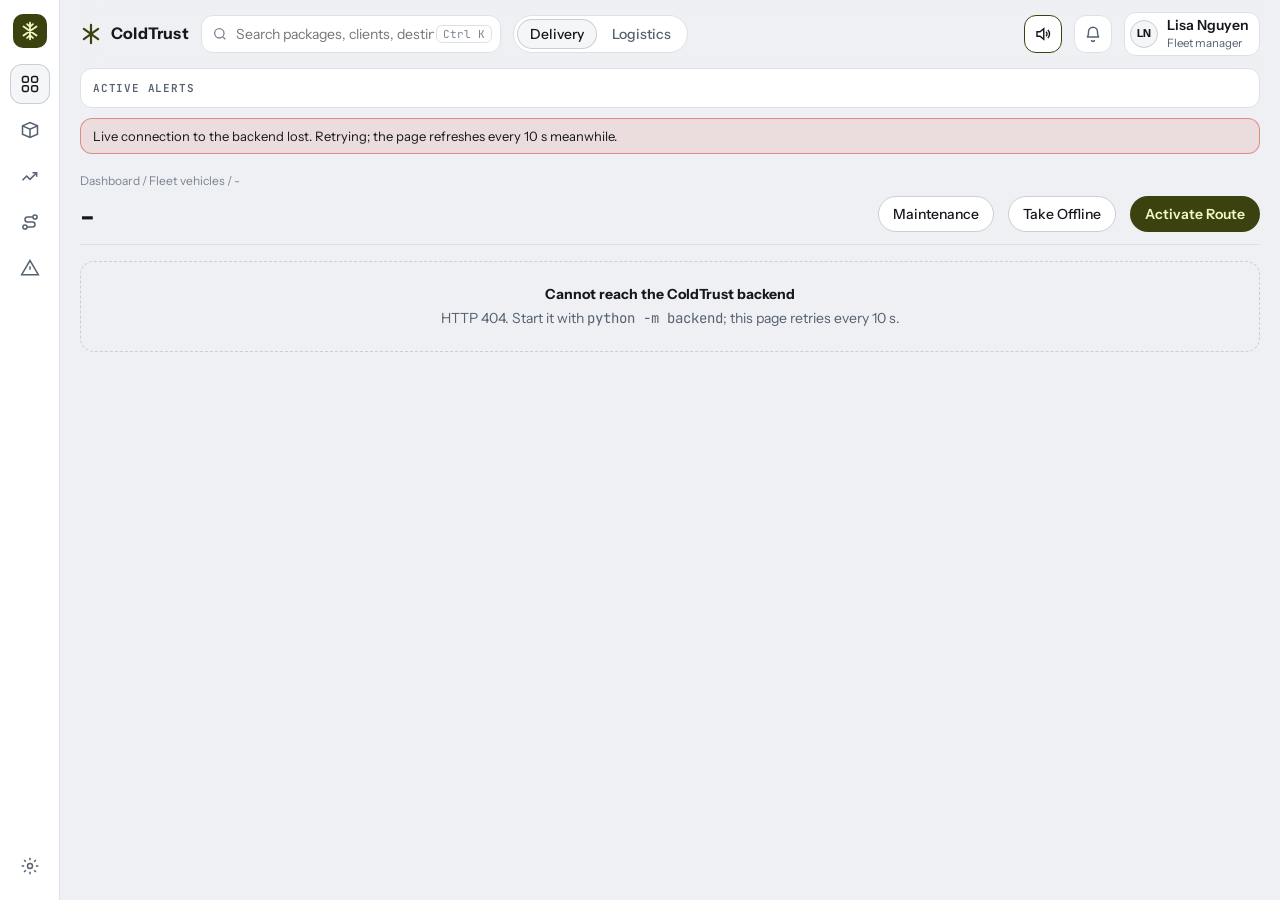
==== dashboard/index.html @ 1f7ba5ae "Add ColdTrust cold-chain integrity system ESP8266 sensor node (DHT11, light sensor, status LEDs) wit" ====
<!doctype html>
<html lang="en">
<head>
<meta charset="utf-8">
<meta name="viewport" content="width=device-width, initial-scale=1, viewport-fit=cover">
<title>ColdTrust Operations</title>
<link rel="preconnect" href="https://fonts.googleapis.com">
<link rel="preconnect" href="https://fonts.gstatic.com" crossorigin>
<link href="https://fonts.googleapis.com/css2?family=Instrument+Sans:wght@400;500;600;700&family=JetBrains+Mono:wght@400;500;600&display=swap" rel="stylesheet">
<link rel="stylesheet" href="styles.css?v=3">
</head>
<body>
<div class="app">
  <nav class="rail" aria-label="Main">
    <div class="mark" aria-hidden="true"><svg width="20" height="20" viewBox="0 0 24 24" fill="none" stroke="currentColor" stroke-width="2.2" stroke-linecap="round"><path d="M12 2v20M4.2 6.5l15.6 11M19.8 6.5L4.2 17.5M8.5 3.8 12 7l3.5-3.2M8.5 20.2 12 17l3.5 3.2"/></svg></div>
    <button data-act="tab" data-v="overview" title="Operations" aria-label="Operations"><svg width="20" height="20" viewBox="0 0 24 24" fill="none" stroke="currentColor" stroke-width="1.8"><rect x="3" y="3" width="7" height="7" rx="2"/><rect x="14" y="3" width="7" height="7" rx="2"/><rect x="3" y="14" width="7" height="7" rx="2"/><rect x="14" y="14" width="7" height="7" rx="2"/></svg></button>
    <button data-act="tab" data-v="cargo" title="Cargo" aria-label="Cargo"><svg width="20" height="20" viewBox="0 0 24 24" fill="none" stroke="currentColor" stroke-width="1.8"><path d="M3 7l9-4 9 4v10l-9 4-9-4z"/><path d="M3 7l9 4 9-4M12 11v10"/></svg></button>
    <button data-act="tab" data-v="maintenance" title="Maintenance" aria-label="Maintenance"><svg width="20" height="20" viewBox="0 0 24 24" fill="none" stroke="currentColor" stroke-width="1.8"><path d="M3 17l5-5 4 4 8-8"/><path d="M15 8h5v5"/></svg></button>
    <button data-act="tab" data-v="route" title="Route" aria-label="Route"><svg width="20" height="20" viewBox="0 0 24 24" fill="none" stroke="currentColor" stroke-width="1.8"><circle cx="6" cy="18" r="2.5"/><circle cx="18" cy="6" r="2.5"/><path d="M8.5 18H15a3 3 0 0 0 0-6H9a3 3 0 0 1 0-6h6.5"/></svg></button>
    <button data-act="tab" data-v="incidents" title="Incidents" aria-label="Incidents"><svg width="20" height="20" viewBox="0 0 24 24" fill="none" stroke="currentColor" stroke-width="1.8"><path d="M12 3 2 20h20z"/><path d="M12 10v4M12 17.5v.01"/></svg></button>
    <div class="sp"></div>
    <button data-act="menu" data-v="profile" title="Settings" aria-label="Settings"><svg width="20" height="20" viewBox="0 0 24 24" fill="none" stroke="currentColor" stroke-width="1.8"><circle cx="12" cy="12" r="3"/><path d="M12 2v3M12 19v3M2 12h3M19 12h3M4.9 4.9l2.1 2.1M17 17l2.1 2.1M19.1 4.9 17 7M7 17l-2.1 2.1"/></svg></button>
  </nav>

  <div class="wrap">
    <header class="top">
      <div class="brand"><svg width="22" height="22" viewBox="0 0 24 24" fill="none" stroke="var(--accent)" stroke-width="2.4" stroke-linecap="round"><path d="M12 2v20M4.2 6.5l15.6 11M19.8 6.5L4.2 17.5"/></svg>ColdTrust</div>
      <div class="search relw">
        <svg width="16" height="16" viewBox="0 0 24 24" fill="none" stroke="currentColor" stroke-width="2"><circle cx="11" cy="11" r="7"/><path d="m20 20-3.5-3.5"/></svg>
        <input id="q" type="search" placeholder="Search packages, clients, destinations" autocomplete="off" aria-label="Global search">
        <kbd>Ctrl K</kbd>
        <div class="pop" id="qres" hidden style="left:0;right:0"></div>
      </div>
      <div class="seg" role="group" aria-label="Module">
        <button data-act="module" data-v="delivery">Delivery</button>
        <button data-act="module" data-v="logistics">Logistics</button>
      </div>
      <div class="chips" id="kpis"></div>
      <div class="grow"></div>
      <button class="ico-btn" id="voiceBtn" data-act="voice" aria-pressed="true" title="Alarm sound (on)" aria-label="Alarm sound"><svg width="18" height="18" viewBox="0 0 24 24" fill="none" stroke="currentColor" stroke-width="1.9"><path d="M4 9v6h4l5 4V5L8 9z"/><path d="M16 9a4 4 0 0 1 0 6M18.5 6.5a8 8 0 0 1 0 11"/></svg></button>
      <div class="relw">
        <button class="ico-btn" data-act="menu" data-v="bell" aria-label="Notifications"><svg width="18" height="18" viewBox="0 0 24 24" fill="none" stroke="currentColor" stroke-width="1.9"><path d="M6 9a6 6 0 1 1 12 0c0 6 2 7 2 7H4s2-1 2-7M10 20a2 2 0 0 0 4 0"/></svg><span class="n" id="bellN" hidden></span></button>
        <div class="pop" id="pop-bell" hidden style="right:0;width:360px;max-width:calc(100vw - 32px)"></div>
      </div>
      <div class="relw">
        <button class="me" data-act="menu" data-v="profile"><span class="av" id="meAv">LN</span><span style="text-align:left;line-height:1.2"><b style="font-weight:600" id="meName">Lisa Nguyen</b><br><span class="mut" style="font-size:11.5px">Fleet manager</span></span></button>
        <div class="pop" id="pop-profile" hidden style="right:0;width:330px;max-width:calc(100vw - 32px)"></div>
      </div>
    </header>

    <div class="ticker" aria-live="polite"><span class="lbl">ACTIVE ALERTS</span><div class="track" id="ticker"></div></div>
    <div id="soundBanner" class="banner info" hidden>An alert arrived but the browser blocked its alarm sound. Click anywhere on the page to turn alarm sound on.</div>
    <div id="connBanner" class="banner" hidden>Live connection to the backend lost. Retrying; the page refreshes every 10 s meanwhile.</div>

    <div class="crumb">Dashboard / Fleet vehicles / <span id="crumbV">-</span></div>
    <div class="vhead">
      <h1 id="vId">-</h1>
      <span id="vstat"></span>
      <span class="mut" id="vSub" style="padding-bottom:4px"></span>
      <div class="grow"></div>
      <button class="btn" data-act="vaction" data-v="maintenance">Maintenance</button>
      <button class="btn" data-act="vaction" data-v="offline">Take Offline</button>
      <button class="btn pri" data-act="vaction" data-v="activate">Activate Route</button>
    </div>
    <div class="tabs" role="tablist" id="tabs"></div>

    <main id="view"><div class="empty"><b>Connecting to ColdTrust…</b>Loading vehicle, packages and the agent log.</div></main>
  </div>
</div>
<div class="toast" id="toast" aria-live="assertive"></div>
<script src="app.js?v=3"></script>
</body>
</html>
---- dashboard/styles.css ----
/* ColdTrust operations dashboard.
   Layout: icon rail + sticky top bar + alert ticker, vehicle header, then one of five views.
   Dark-first (the brief asks for dark mode); graphite neutrals leaning cool, one pale-butter accent for primary
   actions and selection. Status colours (ok / warn / crit / info) are semantic and separate from the accent. */
:root{
  --bg:#0d0f12; --panel:#14171b; --panel2:#191d22; --line:#262b32; --line2:#323841;
  --fg:#e9ecf0; --mut:#98a1ad; --dim:#69727e;
  --accent:#ecf0a6; --on-accent:#16180a;
  --ok:#3fcf8e; --warn:#f2b441; --crit:#ff6b5e; --info:#6aa8ff;
  --map:#101317; --road:#232830; --road2:#2d343d;
  --term-bg:#0a0c0e; --term-fg:#cfd6df; --term-dim:#6f7a86; --term-kv:#9fb0c2; --term-line:#20262d;
  --shadow:0 10px 30px rgba(0,0,0,.45);
  --ui:"Instrument Sans",system-ui,-apple-system,"Segoe UI",sans-serif;
  --mono:"JetBrains Mono",ui-monospace,"SFMono-Regular",Consolas,monospace;
  color-scheme:dark;
}
@media (prefers-color-scheme:light){:root:not([data-theme="dark"]){
  --bg:#eef0f3; --panel:#ffffff; --panel2:#f5f6f8; --line:#dde1e6; --line2:#c9cfd6;
  --fg:#15181d; --mut:#556070; --dim:#7b8593;
  --accent:#3b4210; --on-accent:#f4f7c4;
  --ok:#17935e; --warn:#a96d00; --crit:#d23a2d; --info:#2d6ad6;
  --map:#e6e9ee; --road:#d3d8df; --road2:#c3cad3;
  --term-bg:#12161a; --shadow:0 10px 30px rgba(20,30,50,.14); color-scheme:light}}
:root[data-theme="light"]{
  --bg:#eef0f3; --panel:#ffffff; --panel2:#f5f6f8; --line:#dde1e6; --line2:#c9cfd6;
  --fg:#15181d; --mut:#556070; --dim:#7b8593;
  --accent:#3b4210; --on-accent:#f4f7c4;
  --ok:#17935e; --warn:#a96d00; --crit:#d23a2d; --info:#2d6ad6;
  --map:#e6e9ee; --road:#d3d8df; --road2:#c3cad3;
  --term-bg:#12161a; --shadow:0 10px 30px rgba(20,30,50,.14); color-scheme:light}

*{box-sizing:border-box}
[hidden]{display:none!important}
html,body{margin:0}
body{background:var(--bg);color:var(--fg);font:14px/1.45 var(--ui);-webkit-font-smoothing:antialiased}
button,input,select{font:inherit;color:inherit}
button{cursor:pointer;background:none;border:0;padding:0}
a{color:inherit}
:focus-visible{outline:2px solid var(--info);outline-offset:2px;border-radius:6px}
.mono{font-family:var(--mono);font-variant-numeric:tabular-nums}
.tn{font-variant-numeric:tabular-nums}
.mut{color:var(--mut)} .dim{color:var(--dim)}
.grow{flex:1}

.app{display:grid;grid-template-columns:60px minmax(0,1fr);min-height:100vh}
.rail{position:sticky;top:0;height:100vh;border-right:1px solid var(--line);background:var(--panel);display:flex;flex-direction:column;align-items:center;gap:6px;padding:14px 0}
.rail .mark{width:34px;height:34px;border-radius:10px;background:var(--accent);color:var(--on-accent);display:grid;place-items:center;margin-bottom:10px}
.rail button{width:40px;height:40px;border-radius:12px;display:grid;place-items:center;color:var(--mut)}
.rail button:hover{background:var(--panel2);color:var(--fg)}
.rail button.on{background:var(--panel2);color:var(--fg);box-shadow:inset 0 0 0 1px var(--line2)}
.rail .sp{flex:1}
.wrap{padding:0 20px 40px;min-width:0}

/* top bar */
.top{position:sticky;top:0;z-index:20;background:color-mix(in srgb,var(--bg) 88%,transparent);backdrop-filter:blur(10px);display:flex;align-items:center;gap:12px;padding:12px 0;flex-wrap:wrap}
.brand{display:flex;align-items:center;gap:9px;font-weight:700;letter-spacing:.2px;font-size:16px}
.seg{display:inline-flex;background:var(--panel);border:1px solid var(--line);border-radius:999px;padding:3px;gap:2px}
.seg button{padding:5px 13px;border-radius:999px;color:var(--mut);font-weight:500}
.seg button.on{background:var(--panel2);color:var(--fg);box-shadow:inset 0 0 0 1px var(--line2)}
.search{position:relative;flex:1;min-width:180px;max-width:420px}
.search input{width:100%;background:var(--panel);border:1px solid var(--line);border-radius:12px;padding:8px 52px 8px 34px;color:var(--fg)}
.search svg{position:absolute;left:11px;top:50%;transform:translateY(-50%);color:var(--dim)}
.search kbd{position:absolute;right:9px;top:50%;transform:translateY(-50%);font:11px var(--mono);color:var(--dim);border:1px solid var(--line);border-radius:6px;padding:1px 6px}
.pop{position:absolute;z-index:30;top:calc(100% + 8px);background:var(--panel);border:1px solid var(--line2);border-radius:14px;box-shadow:var(--shadow);padding:6px;min-width:260px;max-height:70vh;overflow:auto}
.pop .it{display:flex;gap:10px;align-items:center;justify-content:space-between;width:100%;text-align:left;padding:8px 10px;border-radius:9px}
.pop button.it:hover{background:var(--panel2)}
.chips{display:flex;gap:6px;flex-wrap:wrap}
.chip{display:inline-flex;align-items:center;gap:6px;background:var(--panel);border:1px solid var(--line);border-radius:999px;padding:4px 10px;font-size:12px;color:var(--mut);white-space:nowrap}
.chip b{color:var(--fg);font-weight:600}
.chip .dot{width:7px;height:7px;border-radius:50%;background:var(--dim)}
.chip .dot.on{background:var(--ok)} .chip .dot.off{background:var(--crit)}
.ico-btn{position:relative;width:38px;height:38px;border-radius:12px;background:var(--panel);border:1px solid var(--line);display:grid;place-items:center;color:var(--mut)}
.ico-btn.on{color:var(--fg);border-color:var(--accent)}
.ico-btn .n{position:absolute;top:-5px;right:-5px;background:var(--crit);color:#fff;border-radius:999px;font-size:10px;font-weight:700;min-width:17px;height:17px;display:grid;place-items:center;padding:0 4px}
.me{display:flex;align-items:center;gap:9px;background:var(--panel);border:1px solid var(--line);border-radius:12px;padding:4px 10px 4px 5px}
.av{width:28px;height:28px;border-radius:50%;background:var(--panel2);display:grid;place-items:center;font-size:11px;font-weight:700;border:1px solid var(--line2)}
.relw{position:relative}

/* ticker */
.ticker{display:flex;align-items:center;gap:12px;background:var(--panel);border:1px solid var(--line);border-radius:12px;padding:0 12px;min-height:40px;overflow:hidden}
.ticker .lbl{font:600 11px var(--mono);letter-spacing:.8px;color:var(--mut);white-space:nowrap}
.ticker .track{display:flex;gap:22px;overflow-x:auto;flex:1;padding:6px 0;scrollbar-width:thin}
.ticker .a{display:inline-flex;gap:8px;align-items:center;white-space:nowrap}

/* header + tabs */
.crumb{font-size:12px;color:var(--dim);margin:18px 0 6px}
.vhead{display:flex;align-items:flex-end;gap:14px;flex-wrap:wrap;margin-bottom:12px}
.vhead h1{margin:0;font-size:30px;line-height:1.1;font-weight:600;letter-spacing:-.4px}
.btn{display:inline-flex;align-items:center;gap:7px;border:1px solid var(--line2);background:var(--panel);border-radius:999px;padding:7px 14px;font-weight:500;color:var(--fg);text-decoration:none}
.btn:hover{background:var(--panel2)}
.btn.pri{background:var(--accent);color:var(--on-accent);border-color:transparent;font-weight:600}
.btn.sm{padding:5px 11px;font-size:12.5px}
.btn:disabled{opacity:.45;cursor:not-allowed}
.tabs{display:flex;gap:4px;border-bottom:1px solid var(--line);margin:6px 0 16px;overflow-x:auto}
.tabs button{padding:9px 14px;color:var(--mut);font-weight:500;border-bottom:2px solid transparent;white-space:nowrap}
.tabs button.on{color:var(--fg);border-color:var(--accent)}
.tabs .c{font-size:11px;background:var(--panel2);border-radius:999px;padding:1px 7px;margin-left:5px;color:var(--mut)}

/* panels */
.card{background:var(--panel);border:1px solid var(--line);border-radius:18px;min-width:0}
.card>.h{display:flex;align-items:center;gap:10px;padding:14px 16px 0;flex-wrap:wrap}
.card>.h h3{margin:0;font-size:15px;font-weight:600}
.card>.b{padding:14px 16px 16px}
.g{display:grid;gap:14px;min-width:0}
.g2{grid-template-columns:minmax(0,1.9fr) minmax(0,1fr)}
.g3{grid-template-columns:repeat(3,minmax(0,1fr))}
.g4{grid-template-columns:repeat(4,minmax(0,1fr))}
.gcargo{grid-template-columns:minmax(0,1.25fr) minmax(0,1fr)}
.ginc{grid-template-columns:minmax(0,1fr) minmax(0,2fr)}
.start{align-content:start;align-self:start}
@media (max-width:1100px){.g2,.gcargo,.ginc{grid-template-columns:minmax(0,1fr)}.g4{grid-template-columns:repeat(2,minmax(0,1fr))}.g3{grid-template-columns:minmax(0,1fr)}}
@media (max-width:760px){.app{grid-template-columns:minmax(0,1fr)}.rail{display:none}.wrap{padding:0 16px 40px}.vhead h1{font-size:24px}.g4{grid-template-columns:minmax(0,1fr)}}

.pill{display:inline-flex;align-items:center;gap:6px;border-radius:999px;padding:2px 9px;font-size:11.5px;font-weight:600;white-space:nowrap}
.pill i{width:6px;height:6px;border-radius:50%;background:currentColor}
.t-ok{color:var(--ok);background:color-mix(in srgb,var(--ok) 15%,transparent)}
.t-warn{color:var(--warn);background:color-mix(in srgb,var(--warn) 15%,transparent)}
.t-crit{color:var(--crit);background:color-mix(in srgb,var(--crit) 16%,transparent)}
.t-info{color:var(--info);background:color-mix(in srgb,var(--info) 15%,transparent)}
.t-mut{color:var(--mut);background:var(--panel2)}
.tag{font-size:11px;color:var(--mut);background:var(--panel2);border:1px solid var(--line);border-radius:7px;padding:1px 7px;white-space:nowrap}
.bar{height:7px;background:var(--panel2);border-radius:99px;overflow:hidden}
.bar>i{display:block;height:100%;border-radius:99px;background:var(--info)}
.empty{border:1px dashed var(--line2);border-radius:14px;padding:22px;text-align:center;color:var(--mut)}
.empty b{display:block;color:var(--fg);margin-bottom:4px}

/* map */
.map{position:relative;background:var(--map);border-radius:14px;overflow:hidden;border:1px solid var(--line)}
.map svg{display:block;width:100%;height:auto}
/* Map first with the telemetry panel as a strip below it; on very wide screens the panel moves to the left. */
.mapgrid{display:grid;grid-template-columns:minmax(0,1fr);gap:12px;align-items:start}
.mapgrid .map{order:-1}
.mapov{background:var(--panel2);border:1px solid var(--line2);border-radius:14px;padding:12px;display:grid;gap:12px 16px;grid-template-columns:repeat(3,minmax(0,1fr));align-items:start}
@media (min-width:1500px){.mapgrid{grid-template-columns:290px minmax(0,1fr)}.mapgrid .map{order:0}.mapov{grid-template-columns:minmax(0,1fr)}}
@media (max-width:760px){.mapov{grid-template-columns:minmax(0,1fr)}}
.mapov h4{margin:0;font-size:16px}
.gauges{display:grid;grid-template-columns:1fr 1fr;gap:6px;margin-top:8px}
.maptools{position:absolute;left:12px;top:12px;display:flex;flex-direction:column;gap:6px;align-items:flex-start}
.tog{display:flex;align-items:center;gap:8px;background:color-mix(in srgb,var(--panel) 92%,transparent);border:1px solid var(--line);border-radius:999px;padding:5px 10px;font-size:12px}
.tog .sw{width:28px;height:16px;border-radius:99px;background:var(--line2);position:relative}
.tog .sw::after{content:"";position:absolute;top:2px;left:2px;width:12px;height:12px;border-radius:50%;background:var(--fg);transition:transform .15s}
.tog.on .sw{background:var(--ok)} .tog.on .sw::after{transform:translateX(12px);background:#fff}
.mapov .coll{width:100%;display:flex;justify-content:space-between;align-items:center;color:var(--mut);font-size:12.5px}
.mapov .alog{margin-top:6px;display:grid;gap:6px;max-height:140px;overflow:auto}
.mapov .alog div{font-size:12px;display:flex;gap:7px;align-items:flex-start}
.pulse{animation:pulse 1.8s ease-out infinite;transform-origin:center;transform-box:fill-box}
@keyframes pulse{0%{transform:scale(.6);opacity:.8}100%{transform:scale(2.4);opacity:0}}
@media (prefers-reduced-motion:reduce){.pulse{animation:none;opacity:.35}}
@media (max-width:600px){.maptools{position:static;flex-direction:row;flex-wrap:wrap;padding:8px}}

/* terminal */
.term{background:var(--term-bg);color:var(--term-fg);border:1px solid var(--line);border-radius:12px;font:12.5px/1.55 var(--mono);height:380px;overflow:auto;padding:12px 14px}
.term .ln{padding:7px 0;border-bottom:1px dashed var(--term-line)}
.term .ts{color:var(--term-dim)}
.term .pt{font-weight:600;padding:0 6px;border-radius:5px;margin:0 6px;color:#8aa0b8;background:#1a212a}
.term .pt.EVENT{color:#ffd37a;background:#2c2412}
.term .pt.MANUAL{color:#9ad4ff;background:#12263a}
.term .pt.WATCHDOG{color:#d6a6ff;background:#261a33}
.term .pt.CAMERA{color:#9be7c4;background:#12291f}
.term .kind{color:#e9ecf0;font-weight:600}
.term .kv{color:var(--term-kv)}
.term .sub{padding-left:22px;color:#aab4c0}
.term .sub i{font-style:normal;color:var(--term-dim);display:inline-block;min-width:86px}
.term .sub.act{color:#7ee0b0}
.term .sub.rec{color:#c9b8ff}
.term .src{font-size:10.5px;border:1px solid #2b333d;border-radius:5px;padding:0 5px;margin-left:6px;color:var(--term-dim)}
.term .src.llm{color:#ffd37a;border-color:#4a3c18}
.term .sev-critical .kind,.term .sev-emergency .kind{color:#ff9d93}
.term .sev-warning .kind{color:#ffd37a}
.term .sev-emergency{background:linear-gradient(90deg,rgba(255,107,94,.12),transparent)}
.term .cur{display:inline-block;width:8px;height:14px;background:#7ee0b0;vertical-align:-2px;animation:blink 1s steps(2) infinite}
@keyframes blink{to{opacity:0}}
@media (prefers-reduced-motion:reduce){.term .cur{animation:none}}

/* cargo */
.truck{display:grid;grid-template-columns:70px minmax(0,1fr);gap:8px;align-items:stretch}
.cab{background:var(--panel2);border:1px solid var(--line2);border-radius:14px 22px 22px 14px;display:grid;place-items:center;color:var(--dim);font:600 11px var(--mono);letter-spacing:1px;writing-mode:vertical-rl;transform:rotate(180deg)}
.hold{display:grid;grid-template-columns:repeat(5,minmax(0,1fr));gap:8px;background:var(--panel2);border:1px dashed var(--line2);border-radius:16px;padding:10px}
@media (max-width:560px){.hold{grid-template-columns:repeat(2,minmax(0,1fr))}.truck{grid-template-columns:minmax(0,1fr)}.cab{display:none}}
.slot{min-width:0;text-align:left;border-radius:11px;border:1.5px solid var(--line2);background:var(--panel);padding:8px 8px 7px;display:grid;gap:6px;min-height:78px;align-content:space-between;transition:transform .12s}
.slot:hover{transform:translateY(-2px)}
.slot .id{font:600 11.5px var(--mono);overflow:hidden;text-overflow:ellipsis}
.slot.s-NORMAL{border-color:color-mix(in srgb,var(--ok) 60%,var(--line2))}
.slot.s-UNDER_REVIEW{border-color:var(--warn);background:color-mix(in srgb,var(--warn) 9%,var(--panel))}
.slot.s-QUARANTINED{border-color:var(--crit);background:color-mix(in srgb,var(--crit) 11%,var(--panel))}
.slot.sel{box-shadow:0 0 0 2px var(--accent)}
.legend{display:flex;gap:14px;flex-wrap:wrap;font-size:12px;color:var(--mut);margin-top:10px}
.legend i{display:inline-block;width:10px;height:10px;border-radius:3px;margin-right:6px;vertical-align:-1px}
.cam{border-radius:12px;overflow:hidden;border:1px solid var(--line);background:#06080a}
.cam img,.cam svg{display:block;width:100%;height:auto}
.livewrap{position:relative;min-height:120px}
.livetag{position:absolute;top:10px;right:10px;background:var(--crit);color:#fff;font:700 11px var(--mono);letter-spacing:.8px;border-radius:6px;padding:2px 8px}
.livetag::before{content:"";display:inline-block;width:7px;height:7px;border-radius:50%;background:#fff;margin-right:6px;vertical-align:1px;animation:blink 1s steps(2) infinite}
.livetag.off{background:var(--dim)} .livetag.off::before{animation:none}
@media (prefers-reduced-motion:reduce){.livetag::before{animation:none}}

/* packages */
.plist{display:grid;gap:8px;max-height:720px;overflow:auto;padding-right:2px}
.pk{width:100%;text-align:left;background:var(--panel2);border:1px solid var(--line);border-radius:14px;padding:11px 12px;display:grid;gap:7px}
.pk.sel{border-color:var(--accent)}
.pk .r{display:flex;gap:8px;align-items:center;justify-content:space-between;flex-wrap:wrap}
.kvs{display:grid;grid-template-columns:repeat(2,minmax(0,1fr));gap:10px 16px;margin:6px 0 0}
.kvs dt{font-size:11.5px;color:var(--dim)} .kvs dd{margin:1px 0 0;font-weight:500;overflow-wrap:anywhere}
.warnbox{border:1px solid color-mix(in srgb,var(--warn) 45%,transparent);background:color-mix(in srgb,var(--warn) 10%,transparent);border-radius:12px;padding:10px 12px;font-size:13px}
.critbox{border:1px solid color-mix(in srgb,var(--crit) 50%,transparent);background:color-mix(in srgb,var(--crit) 11%,transparent);border-radius:12px;padding:10px 12px;font-size:13px}
.okbox{border:1px solid color-mix(in srgb,var(--ok) 45%,transparent);background:color-mix(in srgb,var(--ok) 10%,transparent);border-radius:12px;padding:10px 12px;font-size:13px}
.ovr{display:grid;gap:8px;margin-top:4px}
.field{width:100%;background:var(--panel);border:1px solid var(--line2);border-radius:10px;padding:8px 10px}
.filters{display:flex;gap:6px;flex-wrap:wrap}
.filters button{padding:4px 11px;border-radius:999px;border:1px solid var(--line);color:var(--mut);font-size:12.5px}
.filters button.on{border-color:var(--accent);color:var(--fg)}

/* misc */
.kpi{padding:14px 16px}
.kpi .v{font-size:26px;font-weight:600;letter-spacing:-.5px}
.kpi .l{font-size:12px;color:var(--mut)}
.list{display:grid;gap:8px}
.row{display:flex;gap:10px;align-items:center;justify-content:space-between;padding:10px 12px;background:var(--panel2);border:1px solid var(--line);border-radius:12px;flex-wrap:wrap}
.row.sel{border-color:var(--accent)}
.tl{position:relative;display:grid;gap:12px;padding-left:18px}
.tl::before{content:"";position:absolute;left:5px;top:6px;bottom:6px;width:2px;background:var(--line2)}
.tl>div{position:relative;overflow-wrap:anywhere}
.tl>div::before{content:"";position:absolute;left:-18px;top:5px;width:10px;height:10px;border-radius:50%;background:var(--panel);border:2px solid var(--info)}
.tl>div.crit::before{border-color:var(--crit)} .tl>div.ok::before{border-color:var(--ok)} .tl>div.warn::before{border-color:var(--warn)}
.frames{display:grid;grid-template-columns:repeat(auto-fill,minmax(160px,1fr));gap:10px}
.paper{background:#f7f6f1;color:#1b1b18;border-radius:12px;padding:20px;font:13px/1.55 var(--ui);position:relative;overflow:hidden}
.paper h4{margin:0 0 4px;font-size:16px}
.paper .stamp{position:absolute;right:-30px;top:20px;transform:rotate(18deg);border:2px solid #b3261e;color:#b3261e;font:700 11px var(--mono);padding:3px 38px;letter-spacing:1px}
.paper .stamp.ok{border-color:#1d6b3f;color:#1d6b3f}
.paper .tw{overflow-x:auto}
.paper table{width:100%;border-collapse:collapse;margin:8px 0}
.paper td{padding:4px 6px;border-bottom:1px solid #dcdad0;vertical-align:top;overflow-wrap:anywhere}
.paper td:first-child{color:#6b6a60;width:30%}
.toast{position:fixed;right:16px;top:calc(76px + env(safe-area-inset-top,0px));z-index:50;width:min(380px,calc(100% - 32px));display:grid;gap:8px}
.toast .t{background:var(--panel);border:1px solid var(--line2);border-left:4px solid var(--crit);border-radius:12px;padding:11px 13px;box-shadow:var(--shadow);animation:slide .25s ease-out}
.toast .t.warning{border-left-color:var(--warn)} .toast .t.info{border-left-color:var(--info)} .toast .t.ok{border-left-color:var(--ok)}
@keyframes slide{from{transform:translateY(-8px);opacity:0}}
.note{font-size:12px;color:var(--dim)}
.evlist{display:grid;gap:10px}
.evrow{display:grid;grid-template-columns:220px minmax(0,1fr);gap:14px;align-items:center;padding:10px;background:var(--panel2);border:1px solid var(--line);border-radius:14px}
.evpic{display:block;border-radius:10px;overflow:hidden;border:1px solid var(--line);background:#06080a}
.evpic img{display:block;width:100%;height:auto}
.evmeta{display:grid;grid-template-columns:repeat(3,minmax(0,1fr));gap:10px 16px;margin:0}
.evmeta dt{font-size:11.5px;color:var(--dim)} .evmeta dd{margin:2px 0 0;font-weight:500;overflow-wrap:anywhere}
@media (max-width:760px){.evrow{grid-template-columns:minmax(0,1fr)}.evmeta{grid-template-columns:minmax(0,1fr)}}
.banner.info{border-color:color-mix(in srgb,var(--info) 50%,transparent);background:color-mix(in srgb,var(--info) 10%,transparent)}
.banner{margin-top:10px;border:1px solid color-mix(in srgb,var(--crit) 50%,transparent);background:color-mix(in srgb,var(--crit) 10%,transparent);border-radius:12px;padding:8px 12px;font-size:13px}
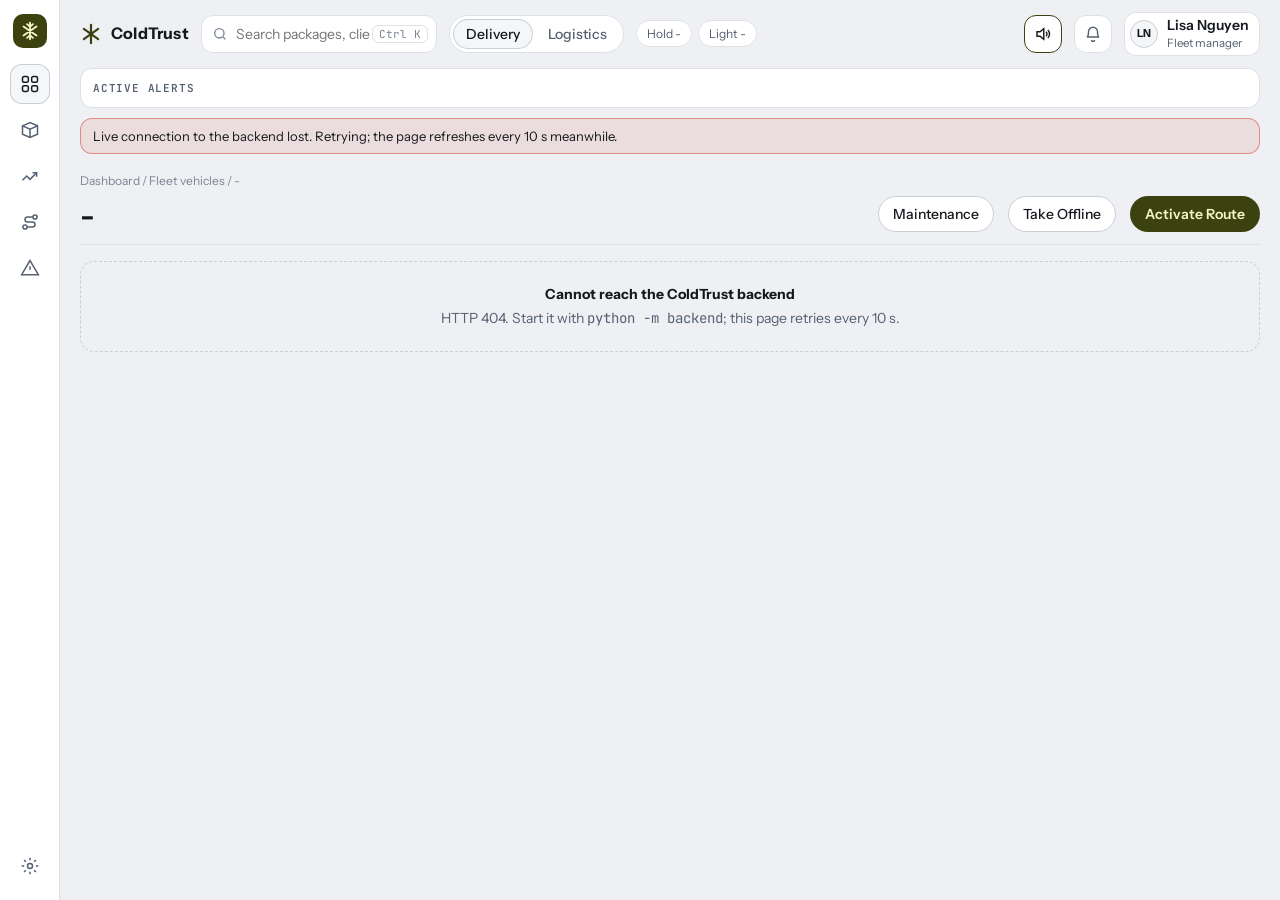
==== commit 98d260fb: "Add mock temperature and light, Telegram mock tags, dock heat alarm fix" ====
--- a/dashboard/index.html
+++ b/dashboard/index.html
@@ -7,7 +7,7 @@
 <link rel="preconnect" href="https://fonts.googleapis.com">
 <link rel="preconnect" href="https://fonts.gstatic.com" crossorigin>
 <link href="https://fonts.googleapis.com/css2?family=Instrument+Sans:wght@400;500;600;700&family=JetBrains+Mono:wght@400;500;600&display=swap" rel="stylesheet">
-<link rel="stylesheet" href="styles.css?v=3">
+<link rel="stylesheet" href="styles.css?v=7">
 </head>
 <body>
 <div class="app">
@@ -35,7 +35,17 @@
         <button data-act="module" data-v="delivery">Delivery</button>
         <button data-act="module" data-v="logistics">Logistics</button>
       </div>
-      <div class="chips" id="kpis"></div>
+      <div class="chips">
+        <div class="relw">
+          <button class="chip chipbtn" id="holdBtn" data-act="menu" data-v="mock" aria-haspopup="dialog" aria-expanded="false">Hold -</button>
+          <div class="pop" id="pop-mock" hidden style="left:0;width:300px;max-width:calc(100vw - 32px);padding:14px"></div>
+        </div>
+        <div class="relw">
+          <button class="chip chipbtn" id="lightBtn" data-act="menu" data-v="mocklight" aria-haspopup="dialog" aria-expanded="false">Light -</button>
+          <div class="pop" id="pop-mocklight" hidden style="left:0;width:300px;max-width:calc(100vw - 32px);padding:14px"></div>
+        </div>
+        <div class="chips" id="kpis"></div>
+      </div>
       <div class="grow"></div>
       <button class="ico-btn" id="voiceBtn" data-act="voice" aria-pressed="true" title="Alarm sound (on)" aria-label="Alarm sound"><svg width="18" height="18" viewBox="0 0 24 24" fill="none" stroke="currentColor" stroke-width="1.9"><path d="M4 9v6h4l5 4V5L8 9z"/><path d="M16 9a4 4 0 0 1 0 6M18.5 6.5a8 8 0 0 1 0 11"/></svg></button>
       <div class="relw">
@@ -49,6 +59,7 @@
     </header>
 
     <div class="ticker" aria-live="polite"><span class="lbl">ACTIVE ALERTS</span><div class="track" id="ticker"></div></div>
+    <div id="demoBanner" class="banner demo" hidden><b>MOCK DATA.</b></div>
     <div id="soundBanner" class="banner info" hidden>An alert arrived but the browser blocked its alarm sound. Click anywhere on the page to turn alarm sound on.</div>
     <div id="connBanner" class="banner" hidden>Live connection to the backend lost. Retrying; the page refreshes every 10 s meanwhile.</div>
 
@@ -68,6 +79,6 @@
   </div>
 </div>
 <div class="toast" id="toast" aria-live="assertive"></div>
-<script src="app.js?v=3"></script>
+<script src="app.js?v=7"></script>
 </body>
 </html>
--- a/dashboard/styles.css
+++ b/dashboard/styles.css
@@ -243,5 +243,11 @@
 .evmeta{display:grid;grid-template-columns:repeat(3,minmax(0,1fr));gap:10px 16px;margin:0}
 .evmeta dt{font-size:11.5px;color:var(--dim)} .evmeta dd{margin:2px 0 0;font-weight:500;overflow-wrap:anywhere}
 @media (max-width:760px){.evrow{grid-template-columns:minmax(0,1fr)}.evmeta{grid-template-columns:minmax(0,1fr)}}
+.banner.demo{border-color:color-mix(in srgb,var(--warn) 55%,transparent);background:color-mix(in srgb,var(--warn) 12%,transparent)}
+.chipbtn{cursor:pointer}
+.chipbtn:hover,.chipbtn[aria-expanded="true"]{border-color:var(--accent);color:var(--fg)}
+input[type=range]{accent-color:var(--accent)}
+.simchip{color:var(--warn);border-color:color-mix(in srgb,var(--warn) 50%,transparent)}
+.simtag{font:700 10px var(--mono);letter-spacing:.6px;text-transform:uppercase;color:var(--warn);border:1px solid color-mix(in srgb,var(--warn) 50%,transparent);border-radius:5px;padding:0 5px;margin-left:2px}
 .banner.info{border-color:color-mix(in srgb,var(--info) 50%,transparent);background:color-mix(in srgb,var(--info) 10%,transparent)}
 .banner{margin-top:10px;border:1px solid color-mix(in srgb,var(--crit) 50%,transparent);background:color-mix(in srgb,var(--crit) 10%,transparent);border-radius:12px;padding:8px 12px;font-size:13px}
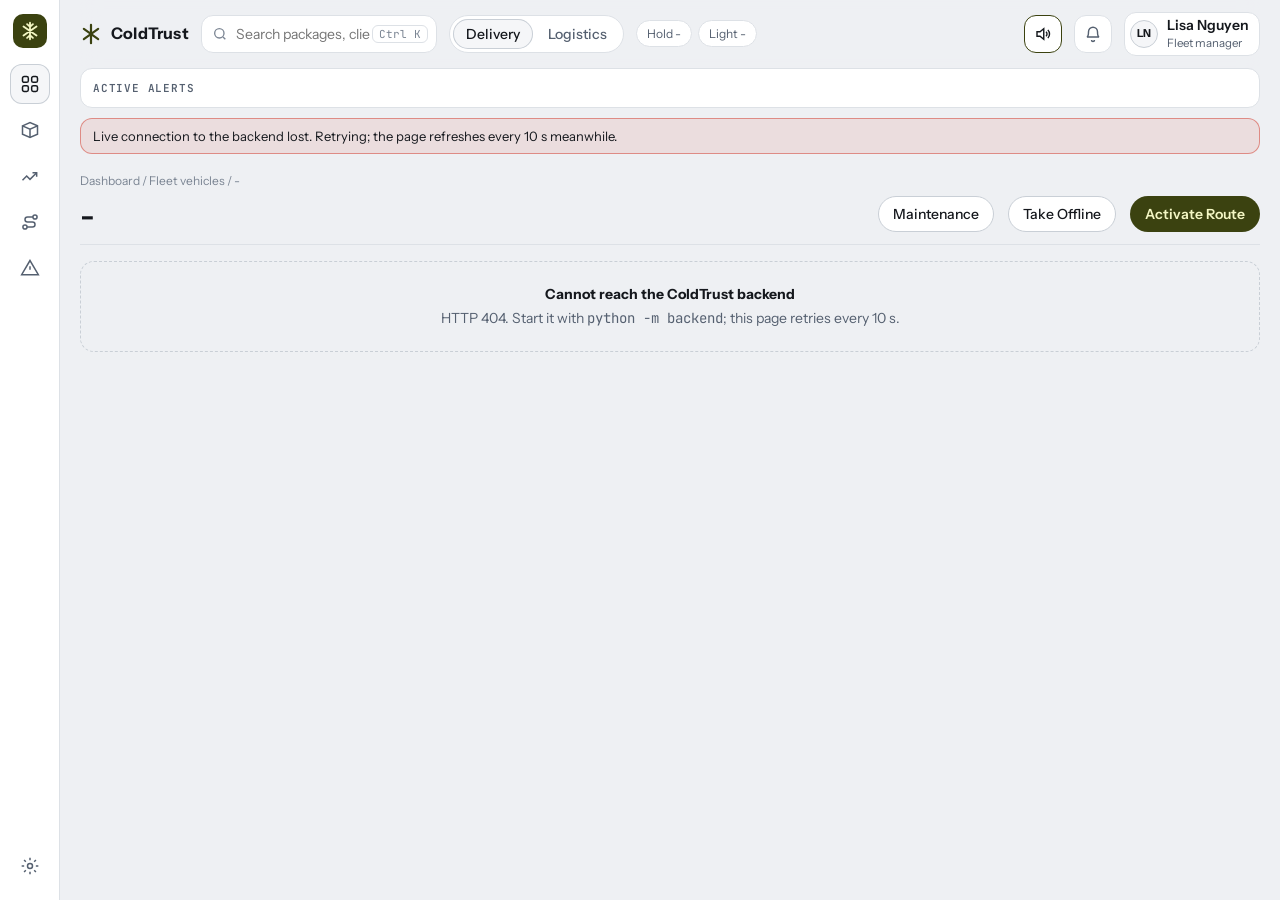
==== commit 88b2abcb: "Demo version and official version" ====
--- a/dashboard/index.html
+++ b/dashboard/index.html
@@ -7,7 +7,8 @@
 <link rel="preconnect" href="https://fonts.googleapis.com">
 <link rel="preconnect" href="https://fonts.gstatic.com" crossorigin>
 <link href="https://fonts.googleapis.com/css2?family=Instrument+Sans:wght@400;500;600;700&family=JetBrains+Mono:wght@400;500;600&display=swap" rel="stylesheet">
-<link rel="stylesheet" href="styles.css?v=7">
+<link rel="stylesheet" href="vendor/leaflet/leaflet.css">
+<link rel="stylesheet" href="styles.css?v=9">
 </head>
 <body>
 <div class="app">
@@ -79,6 +80,7 @@
   </div>
 </div>
 <div class="toast" id="toast" aria-live="assertive"></div>
-<script src="app.js?v=7"></script>
+<script src="vendor/leaflet/leaflet.js"></script>
+<script src="app.js?v=12"></script>
 </body>
 </html>
--- a/dashboard/vendor/leaflet/leaflet.css
+++ b/dashboard/vendor/leaflet/leaflet.css
@@ -0,0 +1,661 @@
+/* required styles */
+
+.leaflet-pane,
+.leaflet-tile,
+.leaflet-marker-icon,
+.leaflet-marker-shadow,
+.leaflet-tile-container,
+.leaflet-pane > svg,
+.leaflet-pane > canvas,
+.leaflet-zoom-box,
+.leaflet-image-layer,
+.leaflet-layer {
+	position: absolute;
+	left: 0;
+	top: 0;
+	}
+.leaflet-container {
+	overflow: hidden;
+	}
+.leaflet-tile,
+.leaflet-marker-icon,
+.leaflet-marker-shadow {
+	-webkit-user-select: none;
+	   -moz-user-select: none;
+	        user-select: none;
+	  -webkit-user-drag: none;
+	}
+/* Prevents IE11 from highlighting tiles in blue */
+.leaflet-tile::selection {
+	background: transparent;
+}
+/* Safari renders non-retina tile on retina better with this, but Chrome is worse */
+.leaflet-safari .leaflet-tile {
+	image-rendering: -webkit-optimize-contrast;
+	}
+/* hack that prevents hw layers "stretching" when loading new tiles */
+.leaflet-safari .leaflet-tile-container {
+	width: 1600px;
+	height: 1600px;
+	-webkit-transform-origin: 0 0;
+	}
+.leaflet-marker-icon,
+.leaflet-marker-shadow {
+	display: block;
+	}
+/* .leaflet-container svg: reset svg max-width decleration shipped in Joomla! (joomla.org) 3.x */
+/* .leaflet-container img: map is broken in FF if you have max-width: 100% on tiles */
+.leaflet-container .leaflet-overlay-pane svg {
+	max-width: none !important;
+	max-height: none !important;
+	}
+.leaflet-container .leaflet-marker-pane img,
+.leaflet-container .leaflet-shadow-pane img,
+.leaflet-container .leaflet-tile-pane img,
+.leaflet-container img.leaflet-image-layer,
+.leaflet-container .leaflet-tile {
+	max-width: none !important;
+	max-height: none !important;
+	width: auto;
+	padding: 0;
+	}
+
+.leaflet-container img.leaflet-tile {
+	/* See: https://bugs.chromium.org/p/chromium/issues/detail?id=600120 */
+	mix-blend-mode: plus-lighter;
+}
+
+.leaflet-container.leaflet-touch-zoom {
+	-ms-touch-action: pan-x pan-y;
+	touch-action: pan-x pan-y;
+	}
+.leaflet-container.leaflet-touch-drag {
+	-ms-touch-action: pinch-zoom;
+	/* Fallback for FF which doesn't support pinch-zoom */
+	touch-action: none;
+	touch-action: pinch-zoom;
+}
+.leaflet-container.leaflet-touch-drag.leaflet-touch-zoom {
+	-ms-touch-action: none;
+	touch-action: none;
+}
+.leaflet-container {
+	-webkit-tap-highlight-color: transparent;
+}
+.leaflet-container a {
+	-webkit-tap-highlight-color: rgba(51, 181, 229, 0.4);
+}
+.leaflet-tile {
+	filter: inherit;
+	visibility: hidden;
+	}
+.leaflet-tile-loaded {
+	visibility: inherit;
+	}
+.leaflet-zoom-box {
+	width: 0;
+	height: 0;
+	-moz-box-sizing: border-box;
+	     box-sizing: border-box;
+	z-index: 800;
+	}
+/* workaround for https://bugzilla.mozilla.org/show_bug.cgi?id=888319 */
+.leaflet-overlay-pane svg {
+	-moz-user-select: none;
+	}
+
+.leaflet-pane         { z-index: 400; }
+
+.leaflet-tile-pane    { z-index: 200; }
+.leaflet-overlay-pane { z-index: 400; }
+.leaflet-shadow-pane  { z-index: 500; }
+.leaflet-marker-pane  { z-index: 600; }
+.leaflet-tooltip-pane   { z-index: 650; }
+.leaflet-popup-pane   { z-index: 700; }
+
+.leaflet-map-pane canvas { z-index: 100; }
+.leaflet-map-pane svg    { z-index: 200; }
+
+.leaflet-vml-shape {
+	width: 1px;
+	height: 1px;
+	}
+.lvml {
+	behavior: url(#default#VML);
+	display: inline-block;
+	position: absolute;
+	}
+
+
+/* control positioning */
+
+.leaflet-control {
+	position: relative;
+	z-index: 800;
+	pointer-events: visiblePainted; /* IE 9-10 doesn't have auto */
+	pointer-events: auto;
+	}
+.leaflet-top,
+.leaflet-bottom {
+	position: absolute;
+	z-index: 1000;
+	pointer-events: none;
+	}
+.leaflet-top {
+	top: 0;
+	}
+.leaflet-right {
+	right: 0;
+	}
+.leaflet-bottom {
+	bottom: 0;
+	}
+.leaflet-left {
+	left: 0;
+	}
+.leaflet-control {
+	float: left;
+	clear: both;
+	}
+.leaflet-right .leaflet-control {
+	float: right;
+	}
+.leaflet-top .leaflet-control {
+	margin-top: 10px;
+	}
+.leaflet-bottom .leaflet-control {
+	margin-bottom: 10px;
+	}
+.leaflet-left .leaflet-control {
+	margin-left: 10px;
+	}
+.leaflet-right .leaflet-control {
+	margin-right: 10px;
+	}
+
+
+/* zoom and fade animations */
+
+.leaflet-fade-anim .leaflet-popup {
+	opacity: 0;
+	-webkit-transition: opacity 0.2s linear;
+	   -moz-transition: opacity 0.2s linear;
+	        transition: opacity 0.2s linear;
+	}
+.leaflet-fade-anim .leaflet-map-pane .leaflet-popup {
+	opacity: 1;
+	}
+.leaflet-zoom-animated {
+	-webkit-transform-origin: 0 0;
+	    -ms-transform-origin: 0 0;
+	        transform-origin: 0 0;
+	}
+svg.leaflet-zoom-animated {
+	will-change: transform;
+}
+
+.leaflet-zoom-anim .leaflet-zoom-animated {
+	-webkit-transition: -webkit-transform 0.25s cubic-bezier(0,0,0.25,1);
+	   -moz-transition:    -moz-transform 0.25s cubic-bezier(0,0,0.25,1);
+	        transition:         transform 0.25s cubic-bezier(0,0,0.25,1);
+	}
+.leaflet-zoom-anim .leaflet-tile,
+.leaflet-pan-anim .leaflet-tile {
+	-webkit-transition: none;
+	   -moz-transition: none;
+	        transition: none;
+	}
+
+.leaflet-zoom-anim .leaflet-zoom-hide {
+	visibility: hidden;
+	}
+
+
+/* cursors */
+
+.leaflet-interactive {
+	cursor: pointer;
+	}
+.leaflet-grab {
+	cursor: -webkit-grab;
+	cursor:    -moz-grab;
+	cursor:         grab;
+	}
+.leaflet-crosshair,
+.leaflet-crosshair .leaflet-interactive {
+	cursor: crosshair;
+	}
+.leaflet-popup-pane,
+.leaflet-control {
+	cursor: auto;
+	}
+.leaflet-dragging .leaflet-grab,
+.leaflet-dragging .leaflet-grab .leaflet-interactive,
+.leaflet-dragging .leaflet-marker-draggable {
+	cursor: move;
+	cursor: -webkit-grabbing;
+	cursor:    -moz-grabbing;
+	cursor:         grabbing;
+	}
+
+/* marker & overlays interactivity */
+.leaflet-marker-icon,
+.leaflet-marker-shadow,
+.leaflet-image-layer,
+.leaflet-pane > svg path,
+.leaflet-tile-container {
+	pointer-events: none;
+	}
+
+.leaflet-marker-icon.leaflet-interactive,
+.leaflet-image-layer.leaflet-interactive,
+.leaflet-pane > svg path.leaflet-interactive,
+svg.leaflet-image-layer.leaflet-interactive path {
+	pointer-events: visiblePainted; /* IE 9-10 doesn't have auto */
+	pointer-events: auto;
+	}
+
+/* visual tweaks */
+
+.leaflet-container {
+	background: #ddd;
+	outline-offset: 1px;
+	}
+.leaflet-container a {
+	color: #0078A8;
+	}
+.leaflet-zoom-box {
+	border: 2px dotted #38f;
+	background: rgba(255,255,255,0.5);
+	}
+
+
+/* general typography */
+.leaflet-container {
+	font-family: "Helvetica Neue", Arial, Helvetica, sans-serif;
+	font-size: 12px;
+	font-size: 0.75rem;
+	line-height: 1.5;
+	}
+
+
+/* general toolbar styles */
+
+.leaflet-bar {
+	box-shadow: 0 1px 5px rgba(0,0,0,0.65);
+	border-radius: 4px;
+	}
+.leaflet-bar a {
+	background-color: #fff;
+	border-bottom: 1px solid #ccc;
+	width: 26px;
+	height: 26px;
+	line-height: 26px;
+	display: block;
+	text-align: center;
+	text-decoration: none;
+	color: black;
+	}
+.leaflet-bar a,
+.leaflet-control-layers-toggle {
+	background-position: 50% 50%;
+	background-repeat: no-repeat;
+	display: block;
+	}
+.leaflet-bar a:hover,
+.leaflet-bar a:focus {
+	background-color: #f4f4f4;
+	}
+.leaflet-bar a:first-child {
+	border-top-left-radius: 4px;
+	border-top-right-radius: 4px;
+	}
+.leaflet-bar a:last-child {
+	border-bottom-left-radius: 4px;
+	border-bottom-right-radius: 4px;
+	border-bottom: none;
+	}
+.leaflet-bar a.leaflet-disabled {
+	cursor: default;
+	background-color: #f4f4f4;
+	color: #bbb;
+	}
+
+.leaflet-touch .leaflet-bar a {
+	width: 30px;
+	height: 30px;
+	line-height: 30px;
+	}
+.leaflet-touch .leaflet-bar a:first-child {
+	border-top-left-radius: 2px;
+	border-top-right-radius: 2px;
+	}
+.leaflet-touch .leaflet-bar a:last-child {
+	border-bottom-left-radius: 2px;
+	border-bottom-right-radius: 2px;
+	}
+
+/* zoom control */
+
+.leaflet-control-zoom-in,
+.leaflet-control-zoom-out {
+	font: bold 18px 'Lucida Console', Monaco, monospace;
+	text-indent: 1px;
+	}
+
+.leaflet-touch .leaflet-control-zoom-in, .leaflet-touch .leaflet-control-zoom-out  {
+	font-size: 22px;
+	}
+
+
+/* layers control */
+
+.leaflet-control-layers {
+	box-shadow: 0 1px 5px rgba(0,0,0,0.4);
+	background: #fff;
+	border-radius: 5px;
+	}
+.leaflet-control-layers-toggle {
+	background-image: url(images/layers.png);
+	width: 36px;
+	height: 36px;
+	}
+.leaflet-retina .leaflet-control-layers-toggle {
+	background-image: url(images/layers-2x.png);
+	background-size: 26px 26px;
+	}
+.leaflet-touch .leaflet-control-layers-toggle {
+	width: 44px;
+	height: 44px;
+	}
+.leaflet-control-layers .leaflet-control-layers-list,
+.leaflet-control-layers-expanded .leaflet-control-layers-toggle {
+	display: none;
+	}
+.leaflet-control-layers-expanded .leaflet-control-layers-list {
+	display: block;
+	position: relative;
+	}
+.leaflet-control-layers-expanded {
+	padding: 6px 10px 6px 6px;
+	color: #333;
+	background: #fff;
+	}
+.leaflet-control-layers-scrollbar {
+	overflow-y: scroll;
+	overflow-x: hidden;
+	padding-right: 5px;
+	}
+.leaflet-control-layers-selector {
+	margin-top: 2px;
+	position: relative;
+	top: 1px;
+	}
+.leaflet-control-layers label {
+	display: block;
+	font-size: 13px;
+	font-size: 1.08333em;
+	}
+.leaflet-control-layers-separator {
+	height: 0;
+	border-top: 1px solid #ddd;
+	margin: 5px -10px 5px -6px;
+	}
+
+/* Default icon URLs */
+.leaflet-default-icon-path { /* used only in path-guessing heuristic, see L.Icon.Default */
+	background-image: url(images/marker-icon.png);
+	}
+
+
+/* attribution and scale controls */
+
+.leaflet-container .leaflet-control-attribution {
+	background: #fff;
+	background: rgba(255, 255, 255, 0.8);
+	margin: 0;
+	}
+.leaflet-control-attribution,
+.leaflet-control-scale-line {
+	padding: 0 5px;
+	color: #333;
+	line-height: 1.4;
+	}
+.leaflet-control-attribution a {
+	text-decoration: none;
+	}
+.leaflet-control-attribution a:hover,
+.leaflet-control-attribution a:focus {
+	text-decoration: underline;
+	}
+.leaflet-attribution-flag {
+	display: inline !important;
+	vertical-align: baseline !important;
+	width: 1em;
+	height: 0.6669em;
+	}
+.leaflet-left .leaflet-control-scale {
+	margin-left: 5px;
+	}
+.leaflet-bottom .leaflet-control-scale {
+	margin-bottom: 5px;
+	}
+.leaflet-control-scale-line {
+	border: 2px solid #777;
+	border-top: none;
+	line-height: 1.1;
+	padding: 2px 5px 1px;
+	white-space: nowrap;
+	-moz-box-sizing: border-box;
+	     box-sizing: border-box;
+	background: rgba(255, 255, 255, 0.8);
+	text-shadow: 1px 1px #fff;
+	}
+.leaflet-control-scale-line:not(:first-child) {
+	border-top: 2px solid #777;
+	border-bottom: none;
+	margin-top: -2px;
+	}
+.leaflet-control-scale-line:not(:first-child):not(:last-child) {
+	border-bottom: 2px solid #777;
+	}
+
+.leaflet-touch .leaflet-control-attribution,
+.leaflet-touch .leaflet-control-layers,
+.leaflet-touch .leaflet-bar {
+	box-shadow: none;
+	}
+.leaflet-touch .leaflet-control-layers,
+.leaflet-touch .leaflet-bar {
+	border: 2px solid rgba(0,0,0,0.2);
+	background-clip: padding-box;
+	}
+
+
+/* popup */
+
+.leaflet-popup {
+	position: absolute;
+	text-align: center;
+	margin-bottom: 20px;
+	}
+.leaflet-popup-content-wrapper {
+	padding: 1px;
+	text-align: left;
+	border-radius: 12px;
+	}
+.leaflet-popup-content {
+	margin: 13px 24px 13px 20px;
+	line-height: 1.3;
+	font-size: 13px;
+	font-size: 1.08333em;
+	min-height: 1px;
+	}
+.leaflet-popup-content p {
+	margin: 17px 0;
+	margin: 1.3em 0;
+	}
+.leaflet-popup-tip-container {
+	width: 40px;
+	height: 20px;
+	position: absolute;
+	left: 50%;
+	margin-top: -1px;
+	margin-left: -20px;
+	overflow: hidden;
+	pointer-events: none;
+	}
+.leaflet-popup-tip {
+	width: 17px;
+	height: 17px;
+	padding: 1px;
+
+	margin: -10px auto 0;
+	pointer-events: auto;
+
+	-webkit-transform: rotate(45deg);
+	   -moz-transform: rotate(45deg);
+	    -ms-transform: rotate(45deg);
+	        transform: rotate(45deg);
+	}
+.leaflet-popup-content-wrapper,
+.leaflet-popup-tip {
+	background: white;
+	color: #333;
+	box-shadow: 0 3px 14px rgba(0,0,0,0.4);
+	}
+.leaflet-container a.leaflet-popup-close-button {
+	position: absolute;
+	top: 0;
+	right: 0;
+	border: none;
+	text-align: center;
+	width: 24px;
+	height: 24px;
+	font: 16px/24px Tahoma, Verdana, sans-serif;
+	color: #757575;
+	text-decoration: none;
+	background: transparent;
+	}
+.leaflet-container a.leaflet-popup-close-button:hover,
+.leaflet-container a.leaflet-popup-close-button:focus {
+	color: #585858;
+	}
+.leaflet-popup-scrolled {
+	overflow: auto;
+	}
+
+.leaflet-oldie .leaflet-popup-content-wrapper {
+	-ms-zoom: 1;
+	}
+.leaflet-oldie .leaflet-popup-tip {
+	width: 24px;
+	margin: 0 auto;
+
+	-ms-filter: "progid:DXImageTransform.Microsoft.Matrix(M11=0.70710678, M12=0.70710678, M21=-0.70710678, M22=0.70710678)";
+	filter: progid:DXImageTransform.Microsoft.Matrix(M11=0.70710678, M12=0.70710678, M21=-0.70710678, M22=0.70710678);
+	}
+
+.leaflet-oldie .leaflet-control-zoom,
+.leaflet-oldie .leaflet-control-layers,
+.leaflet-oldie .leaflet-popup-content-wrapper,
+.leaflet-oldie .leaflet-popup-tip {
+	border: 1px solid #999;
+	}
+
+
+/* div icon */
+
+.leaflet-div-icon {
+	background: #fff;
+	border: 1px solid #666;
+	}
+
+
+/* Tooltip */
+/* Base styles for the element that has a tooltip */
+.leaflet-tooltip {
+	position: absolute;
+	padding: 6px;
+	background-color: #fff;
+	border: 1px solid #fff;
+	border-radius: 3px;
+	color: #222;
+	white-space: nowrap;
+	-webkit-user-select: none;
+	-moz-user-select: none;
+	-ms-user-select: none;
+	user-select: none;
+	pointer-events: none;
+	box-shadow: 0 1px 3px rgba(0,0,0,0.4);
+	}
+.leaflet-tooltip.leaflet-interactive {
+	cursor: pointer;
+	pointer-events: auto;
+	}
+.leaflet-tooltip-top:before,
+.leaflet-tooltip-bottom:before,
+.leaflet-tooltip-left:before,
+.leaflet-tooltip-right:before {
+	position: absolute;
+	pointer-events: none;
+	border: 6px solid transparent;
+	background: transparent;
+	content: "";
+	}
+
+/* Directions */
+
+.leaflet-tooltip-bottom {
+	margin-top: 6px;
+}
+.leaflet-tooltip-top {
+	margin-top: -6px;
+}
+.leaflet-tooltip-bottom:before,
+.leaflet-tooltip-top:before {
+	left: 50%;
+	margin-left: -6px;
+	}
+.leaflet-tooltip-top:before {
+	bottom: 0;
+	margin-bottom: -12px;
+	border-top-color: #fff;
+	}
+.leaflet-tooltip-bottom:before {
+	top: 0;
+	margin-top: -12px;
+	margin-left: -6px;
+	border-bottom-color: #fff;
+	}
+.leaflet-tooltip-left {
+	margin-left: -6px;
+}
+.leaflet-tooltip-right {
+	margin-left: 6px;
+}
+.leaflet-tooltip-left:before,
+.leaflet-tooltip-right:before {
+	top: 50%;
+	margin-top: -6px;
+	}
+.leaflet-tooltip-left:before {
+	right: 0;
+	margin-right: -12px;
+	border-left-color: #fff;
+	}
+.leaflet-tooltip-right:before {
+	left: 0;
+	margin-left: -12px;
+	border-right-color: #fff;
+	}
+
+/* Printing */
+
+@media print {
+	/* Prevent printers from removing background-images of controls. */
+	.leaflet-control {
+		-webkit-print-color-adjust: exact;
+		print-color-adjust: exact;
+		}
+	}
--- a/dashboard/styles.css
+++ b/dashboard/styles.css
@@ -8,6 +8,7 @@
   --accent:#ecf0a6; --on-accent:#16180a;
   --ok:#3fcf8e; --warn:#f2b441; --crit:#ff6b5e; --info:#6aa8ff;
   --map:#101317; --road:#232830; --road2:#2d343d;
+  --tile-filter:invert(1) hue-rotate(180deg) brightness(.92) contrast(.88) saturate(.7);
   --term-bg:#0a0c0e; --term-fg:#cfd6df; --term-dim:#6f7a86; --term-kv:#9fb0c2; --term-line:#20262d;
   --shadow:0 10px 30px rgba(0,0,0,.45);
   --ui:"Instrument Sans",system-ui,-apple-system,"Segoe UI",sans-serif;
@@ -19,14 +20,14 @@
   --fg:#15181d; --mut:#556070; --dim:#7b8593;
   --accent:#3b4210; --on-accent:#f4f7c4;
   --ok:#17935e; --warn:#a96d00; --crit:#d23a2d; --info:#2d6ad6;
-  --map:#e6e9ee; --road:#d3d8df; --road2:#c3cad3;
+  --map:#e6e9ee; --road:#d3d8df; --road2:#c3cad3; --tile-filter:none;
   --term-bg:#12161a; --shadow:0 10px 30px rgba(20,30,50,.14); color-scheme:light}}
 :root[data-theme="light"]{
   --bg:#eef0f3; --panel:#ffffff; --panel2:#f5f6f8; --line:#dde1e6; --line2:#c9cfd6;
   --fg:#15181d; --mut:#556070; --dim:#7b8593;
   --accent:#3b4210; --on-accent:#f4f7c4;
   --ok:#17935e; --warn:#a96d00; --crit:#d23a2d; --info:#2d6ad6;
-  --map:#e6e9ee; --road:#d3d8df; --road2:#c3cad3;
+  --map:#e6e9ee; --road:#d3d8df; --road2:#c3cad3; --tile-filter:none;
   --term-bg:#12161a; --shadow:0 10px 30px rgba(20,30,50,.14); color-scheme:light}
 
 *{box-sizing:border-box}
@@ -126,7 +127,22 @@
 
 /* map */
 .map{position:relative;background:var(--map);border-radius:14px;overflow:hidden;border:1px solid var(--line)}
-.map svg{display:block;width:100%;height:auto}
+.map > svg{display:block;width:100%;height:auto}
+.map{isolation:isolate}
+.mapslot,#mapslot{height:430px;width:100%}
+.mapslot{background:var(--map);font-family:var(--ui)}
+.mapslot .leaflet-tile-pane{filter:var(--tile-filter)}
+.mapslot .leaflet-control-attribution{background:color-mix(in srgb,var(--panel) 85%,transparent);color:var(--mut);font-size:10.5px}
+.mapslot .leaflet-control-attribution a{color:var(--info)}
+.mapslot .leaflet-bar a{background:var(--panel);color:var(--fg);border-color:var(--line2)}
+.fence-tip{background:color-mix(in srgb,var(--panel) 92%,transparent);color:var(--fg);border:1px solid var(--line2);box-shadow:none;font-size:11.5px;padding:2px 7px}
+.fence-tip::before{display:none}
+.truck-pin{background:none;border:0}
+.truck-pin .dot{position:absolute;inset:0;border-radius:50%;background:var(--accent);border:3px solid var(--panel);box-sizing:border-box}
+.truck-pin .pulse-ring{position:absolute;inset:-6px;border-radius:50%;background:var(--accent);animation:pulse 1.8s ease-out infinite}
+.truck-pin.alert .dot,.truck-pin.alert .pulse-ring{background:var(--crit)}
+.pin-label{position:absolute;left:24px;top:-8px;white-space:nowrap;background:var(--crit);color:#fff;font:700 11px var(--ui);padding:3px 9px;border-radius:99px}
+@media (max-width:760px){.mapslot,#mapslot{height:320px}}
 /* Map first with the telemetry panel as a strip below it; on very wide screens the panel moves to the left. */
 .mapgrid{display:grid;grid-template-columns:minmax(0,1fr);gap:12px;align-items:start}
 .mapgrid .map{order:-1}
@@ -135,7 +151,7 @@
 @media (max-width:760px){.mapov{grid-template-columns:minmax(0,1fr)}}
 .mapov h4{margin:0;font-size:16px}
 .gauges{display:grid;grid-template-columns:1fr 1fr;gap:6px;margin-top:8px}
-.maptools{position:absolute;left:12px;top:12px;display:flex;flex-direction:column;gap:6px;align-items:flex-start}
+.maptools{position:absolute;z-index:1001;left:56px;top:12px;display:flex;flex-direction:column;gap:6px;align-items:flex-start}
 .tog{display:flex;align-items:center;gap:8px;background:color-mix(in srgb,var(--panel) 92%,transparent);border:1px solid var(--line);border-radius:999px;padding:5px 10px;font-size:12px}
 .tog .sw{width:28px;height:16px;border-radius:99px;background:var(--line2);position:relative}
 .tog .sw::after{content:"";position:absolute;top:2px;left:2px;width:12px;height:12px;border-radius:50%;background:var(--fg);transition:transform .15s}
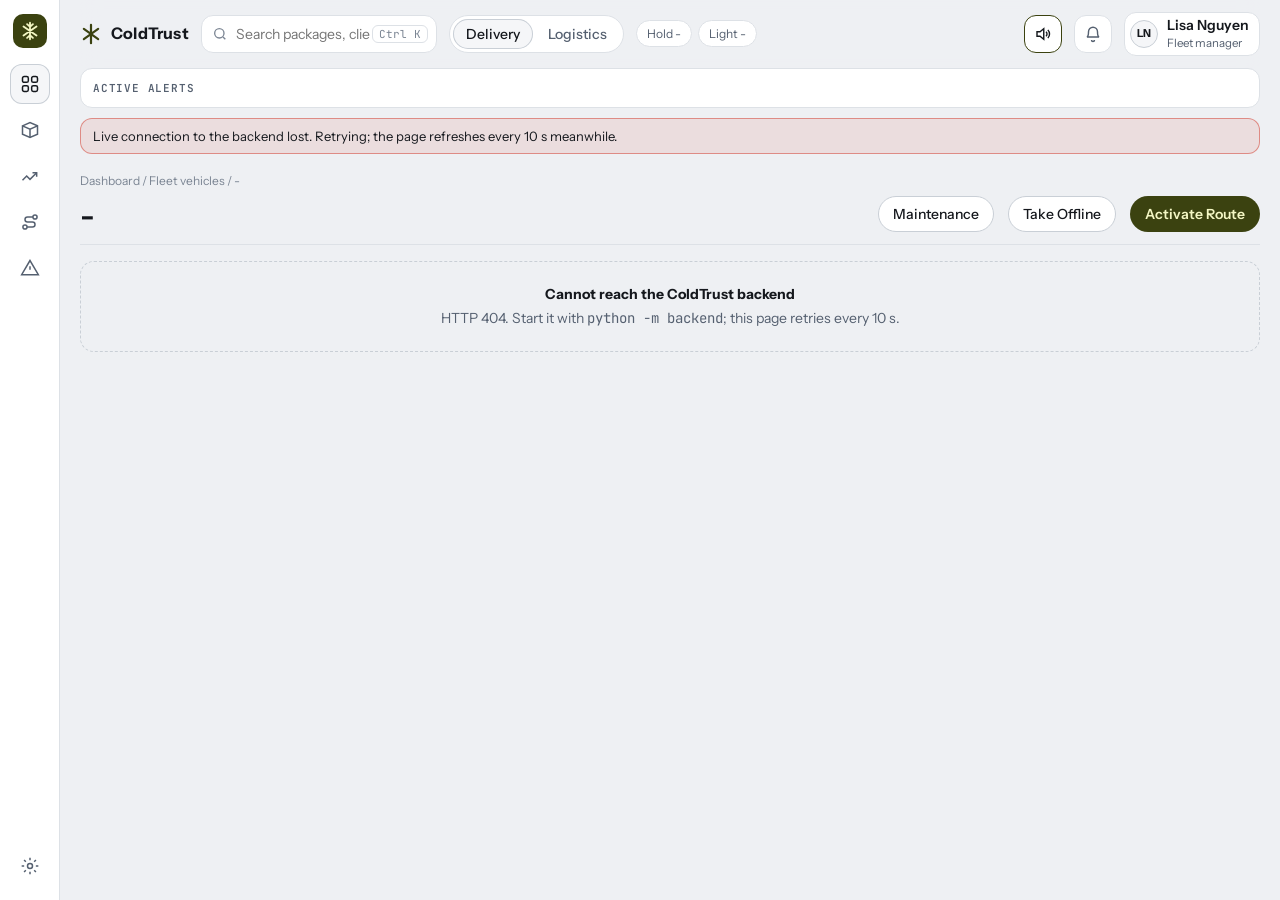
==== commit 68ce0044: "Maintenance" ====
--- a/dashboard/index.html
+++ b/dashboard/index.html
@@ -81,6 +81,6 @@
 </div>
 <div class="toast" id="toast" aria-live="assertive"></div>
 <script src="vendor/leaflet/leaflet.js"></script>
-<script src="app.js?v=12"></script>
+<script src="app.js?v=15"></script>
 </body>
 </html>
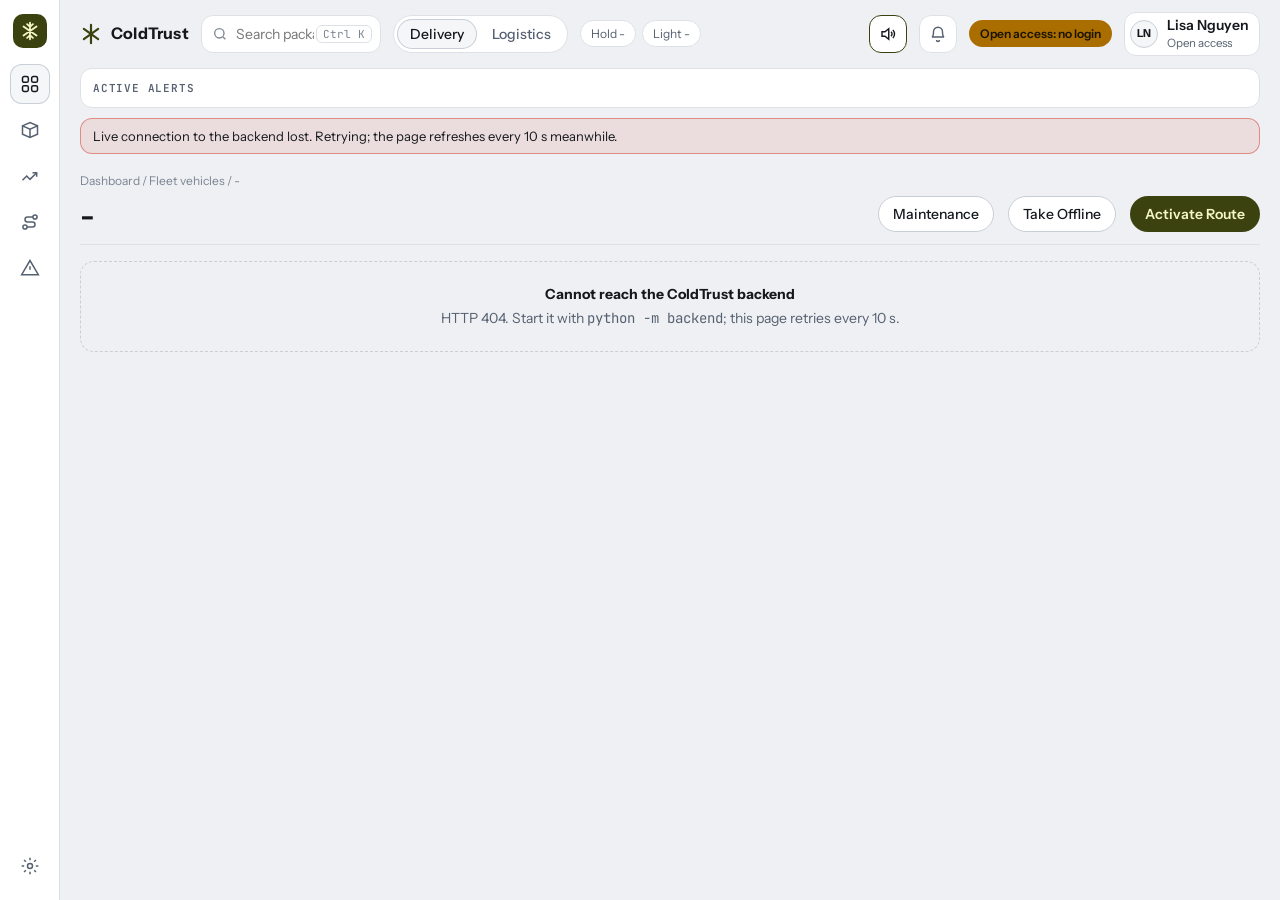
==== commit 68789b7d: "Agent update" ====
--- a/dashboard/index.html
+++ b/dashboard/index.html
@@ -8,7 +8,7 @@
 <link rel="preconnect" href="https://fonts.gstatic.com" crossorigin>
 <link href="https://fonts.googleapis.com/css2?family=Instrument+Sans:wght@400;500;600;700&family=JetBrains+Mono:wght@400;500;600&display=swap" rel="stylesheet">
 <link rel="stylesheet" href="vendor/leaflet/leaflet.css">
-<link rel="stylesheet" href="styles.css?v=9">
+<link rel="stylesheet" href="styles.css?v=11">
 </head>
 <body>
 <div class="app">
@@ -53,14 +53,16 @@
         <button class="ico-btn" data-act="menu" data-v="bell" aria-label="Notifications"><svg width="18" height="18" viewBox="0 0 24 24" fill="none" stroke="currentColor" stroke-width="1.9"><path d="M6 9a6 6 0 1 1 12 0c0 6 2 7 2 7H4s2-1 2-7M10 20a2 2 0 0 0 4 0"/></svg><span class="n" id="bellN" hidden></span></button>
         <div class="pop" id="pop-bell" hidden style="right:0;width:360px;max-width:calc(100vw - 32px)"></div>
       </div>
+      <span class="chip rolechip" id="roleChip" hidden></span>
       <div class="relw">
-        <button class="me" data-act="menu" data-v="profile"><span class="av" id="meAv">LN</span><span style="text-align:left;line-height:1.2"><b style="font-weight:600" id="meName">Lisa Nguyen</b><br><span class="mut" style="font-size:11.5px">Fleet manager</span></span></button>
+        <button class="me" data-act="menu" data-v="profile"><span class="av" id="meAv">LN</span><span style="text-align:left;line-height:1.2"><b style="font-weight:600" id="meName">Lisa Nguyen</b><br><span class="mut" style="font-size:11.5px" id="meRole">Fleet manager</span></span></button>
         <div class="pop" id="pop-profile" hidden style="right:0;width:330px;max-width:calc(100vw - 32px)"></div>
       </div>
     </header>
 
     <div class="ticker" aria-live="polite"><span class="lbl">ACTIVE ALERTS</span><div class="track" id="ticker"></div></div>
     <div id="demoBanner" class="banner demo" hidden><b>MOCK DATA.</b></div>
+    <div id="roleBanner" class="banner info" hidden>Signed in as <b>Driver</b>: you can view everything, activate the route and acknowledge alerts. Quarantine, release, reassign, taking the vehicle offline, demo controls and AI summaries are admin only.</div>
     <div id="soundBanner" class="banner info" hidden>An alert arrived but the browser blocked its alarm sound. Click anywhere on the page to turn alarm sound on.</div>
     <div id="connBanner" class="banner" hidden>Live connection to the backend lost. Retrying; the page refreshes every 10 s meanwhile.</div>
 
@@ -79,8 +81,20 @@
     <main id="view"><div class="empty"><b>Connecting to ColdTrust…</b>Loading vehicle, packages and the agent log.</div></main>
   </div>
 </div>
+<div class="login" id="login" hidden role="dialog" aria-modal="true" aria-labelledby="loginTitle">
+  <form class="logincard" id="loginForm" autocomplete="off">
+    <div class="brand"><svg width="24" height="24" viewBox="0 0 24 24" fill="none" stroke="var(--accent)" stroke-width="2.4" stroke-linecap="round"><path d="M12 2v20M4.2 6.5l15.6 11M19.8 6.5L4.2 17.5"/></svg>ColdTrust</div>
+    <h1 id="loginTitle">Sign in</h1>
+    <p class="mut">Enter your company ID and the password you were given. Admins and drivers see different controls.</p>
+    <label>Company ID<input id="loginId" class="field" maxlength="24" autocomplete="username" autocapitalize="characters" spellcheck="false" placeholder="e.g. DRV-20418"></label>
+    <label>Password<input id="loginCode" class="field" type="password" autocomplete="current-password"></label>
+    <div class="loginerr" id="loginErr" role="alert"></div>
+    <button class="btn pri" id="loginBtn" type="submit">Sign in</button>
+    <p class="note">Your company ID is written next to everything you do. After 5 wrong passwords this device is locked out for 5 minutes.</p>
+  </form>
+</div>
 <div class="toast" id="toast" aria-live="assertive"></div>
 <script src="vendor/leaflet/leaflet.js"></script>
-<script src="app.js?v=15"></script>
+<script src="app.js?v=19"></script>
 </body>
 </html>
--- a/dashboard/styles.css
+++ b/dashboard/styles.css
@@ -267,3 +267,17 @@
 .simtag{font:700 10px var(--mono);letter-spacing:.6px;text-transform:uppercase;color:var(--warn);border:1px solid color-mix(in srgb,var(--warn) 50%,transparent);border-radius:5px;padding:0 5px;margin-left:2px}
 .banner.info{border-color:color-mix(in srgb,var(--info) 50%,transparent);background:color-mix(in srgb,var(--info) 10%,transparent)}
 .banner{margin-top:10px;border:1px solid color-mix(in srgb,var(--crit) 50%,transparent);background:color-mix(in srgb,var(--crit) 10%,transparent);border-radius:12px;padding:8px 12px;font-size:13px}
+
+
+/* login and roles */
+.login{position:fixed;inset:0;z-index:3000;display:grid;place-items:center;background:var(--bg);padding:16px}
+.login[hidden]{display:none}
+.logincard{width:min(420px,100%);background:var(--panel);border:1px solid var(--line);border-radius:16px;padding:24px;display:grid;gap:12px;box-shadow:var(--shadow)}
+.logincard h1{margin:0;font-size:22px}
+.logincard label{display:grid;gap:5px;font-size:12.5px;color:var(--mut)}
+.loginerr{min-height:1.3em;font-size:13px;color:var(--crit)}
+body.locked .app,body.locked .toast{display:none}
+.rolechip.admin{color:var(--ok);border-color:color-mix(in srgb,var(--ok) 45%,transparent)}
+.rolechip.driver{color:var(--info);border-color:color-mix(in srgb,var(--info) 45%,transparent)}
+.rolechip.open{background:var(--warn);color:#1b1300;border-color:transparent;font-weight:600}
+.rolelock,.rolelock:hover{opacity:.45;cursor:not-allowed}
